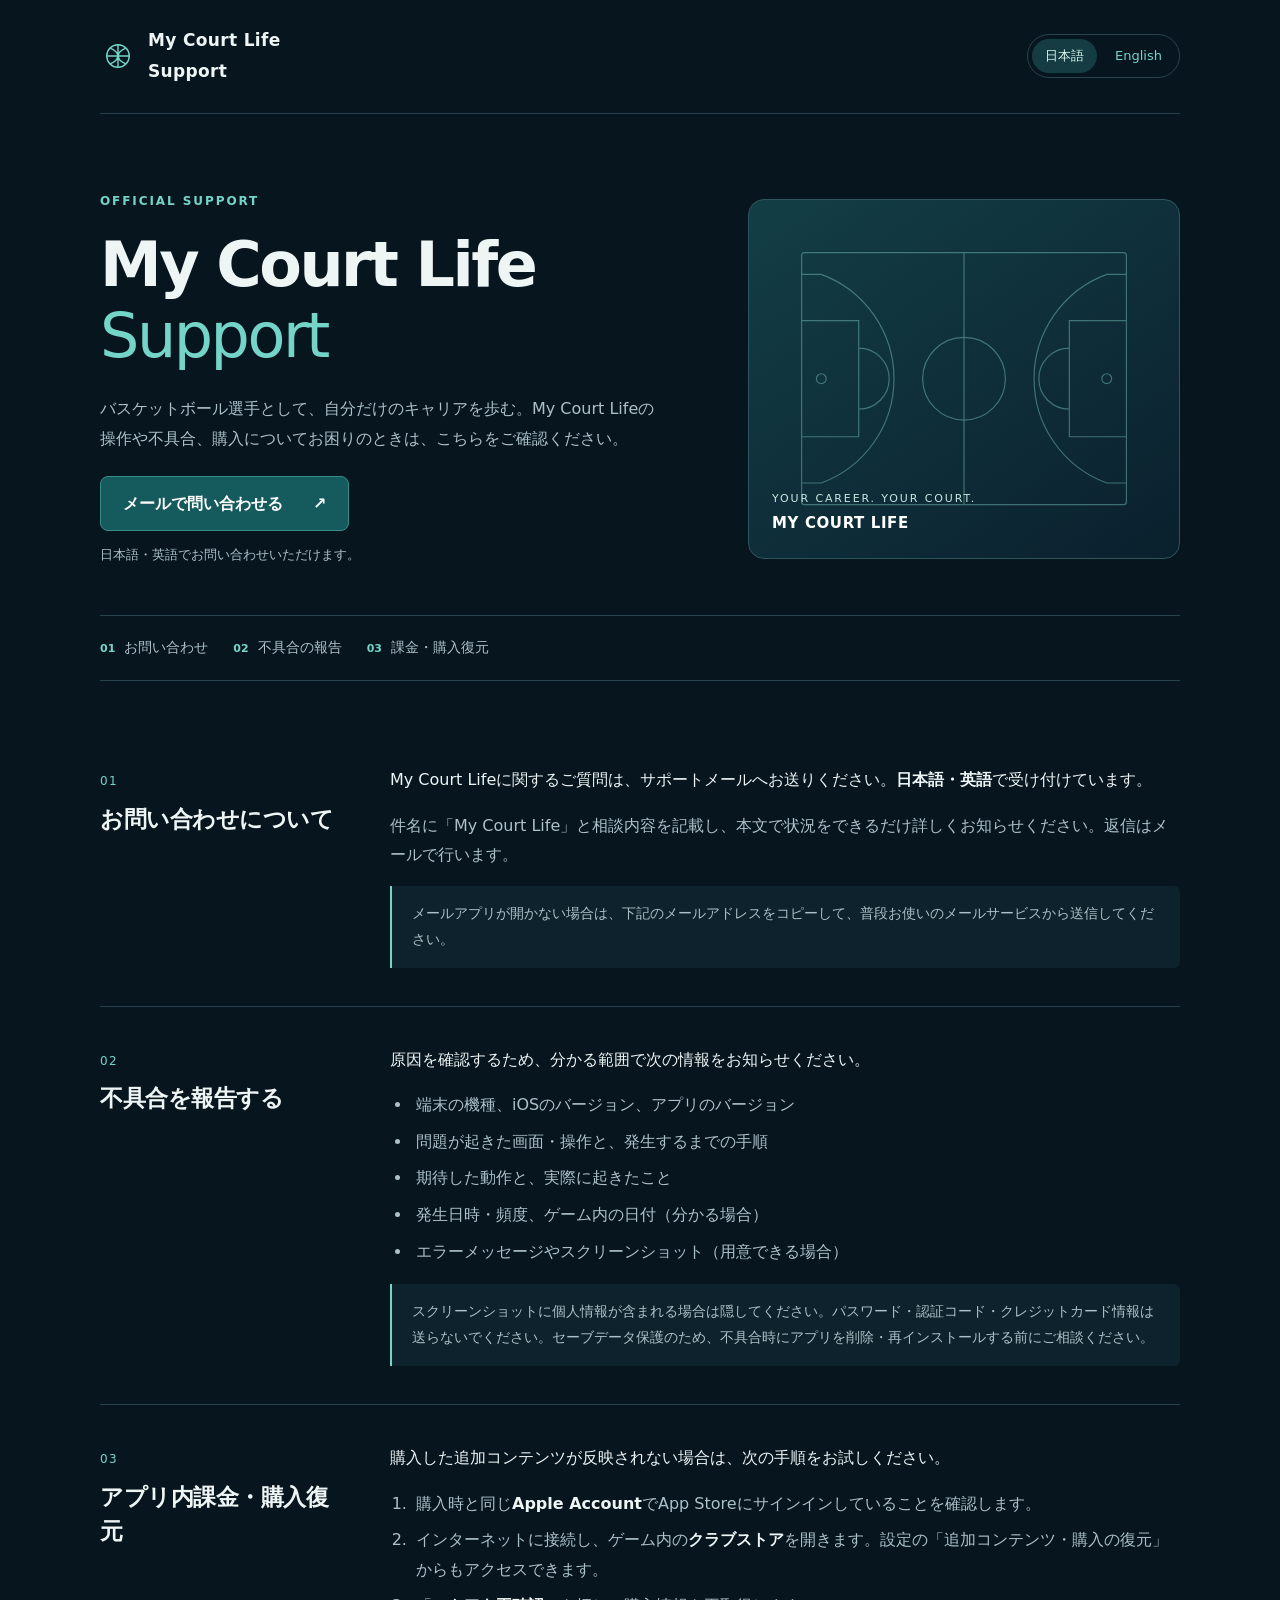
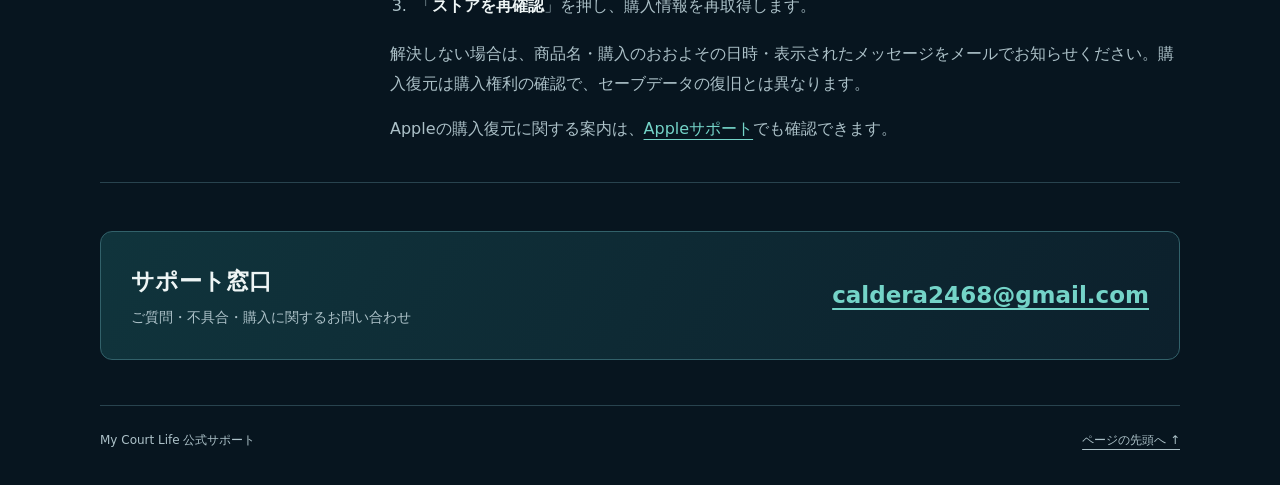
==== index.html @ d5c2948f "Publish Japanese and English support pages" ====
<!doctype html>
<html lang="ja"><head><meta charset="utf-8"><meta name="viewport" content="width=device-width, initial-scale=1"><meta name="color-scheme" content="dark"><meta name="theme-color" content="#07151f"><title>My Court Life Support | 公式サポート</title><meta name="description" content="My Court Lifeの公式サポート。日本語・英語でのお問い合わせ、不具合報告、アプリ内課金と購入復元のご案内。"><link rel="alternate" hreflang="ja" href="index.html"><link rel="alternate" hreflang="en" href="en.html"><link rel="alternate" hreflang="x-default" href="index.html"><link rel="icon" href="favicon.svg" type="image/svg+xml"><link rel="stylesheet" href="styles.css"></head>
<body id="top"><a class="skip" href="#main">本文へ移動</a><div class="wrap"><header class="header"><a class="brand" href="index.html" aria-label="My Court Life Support"><svg aria-hidden="true" focusable="false" viewBox="0 0 64 64"><g fill="none" stroke="#74d4c8" stroke-width="2.5"><circle cx="32" cy="32" r="20"/><path d="M12 32h40M32 12v40M18 18c18 7 18 21 0 28M46 18c-18 7-18 21 0 28"/></g></svg><span>My Court Life<br>Support</span></a><nav class="langs" aria-label="Language / 言語"><span aria-current="page" lang="ja">日本語</span><a href="en.html" lang="en" hreflang="en">English</a></nav></header>
<main id="main"><section class="hero" aria-labelledby="page-title"><div><p class="eyebrow">OFFICIAL SUPPORT</p><h1 id="page-title">My Court Life<span>Support</span></h1><p class="lead">バスケットボール選手として、自分だけのキャリアを歩む。My Court Lifeの操作や不具合、購入についてお困りのときは、こちらをご確認ください。</p><a class="contact-link" href="mailto:caldera2468@gmail.com?subject=My%20Court%20Life%EF%BC%9A%E3%81%8A%E5%95%8F%E3%81%84%E5%90%88%E3%82%8F%E3%81%9B&amp;body=%E3%81%8A%E5%95%8F%E3%81%84%E5%90%88%E3%82%8F%E3%81%9B%E5%86%85%E5%AE%B9%EF%BC%9A%0A%0A%E7%AB%AF%E6%9C%AB%E3%81%AE%E6%A9%9F%E7%A8%AE%EF%BC%9A%0AiOS%E3%83%90%E3%83%BC%E3%82%B8%E3%83%A7%E3%83%B3%EF%BC%9A%0A%E3%82%A2%E3%83%97%E3%83%AA%E3%81%AE%E3%83%90%E3%83%BC%E3%82%B8%E3%83%A7%E3%83%B3%EF%BC%9A%0A">メールで問い合わせる<span aria-hidden="true">↗</span></a><p class="hero-note">日本語・英語でお問い合わせいただけます。</p></div><div class="court" aria-hidden="true"><svg viewBox="0 0 380 300" fill="none" stroke="currentColor" stroke-width="1.2"><rect x="25" y="22" width="330" height="256" rx="3"/><path d="M190 22v256"/><circle cx="190" cy="150" r="42"/><path d="M25 91h58v118H25M355 91h-58v118h58M83 119a31 31 0 0 1 0 62M297 119a31 31 0 0 0 0 62M25 44h20a113 113 0 0 1 0 212H25M355 44h-20a113 113 0 0 0 0 212h20"/><circle cx="45" cy="150" r="5"/><circle cx="335" cy="150" r="5"/></svg><div class="court-caption">YOUR CAREER. YOUR COURT.<strong>MY COURT LIFE</strong></div></div></section>
<nav class="topics" aria-label="サポート項目"><a href="#contact"><b>01</b>お問い合わせ</a><a href="#bugs"><b>02</b>不具合の報告</a><a href="#purchases"><b>03</b>課金・購入復元</a></nav><section class="section" id="contact" aria-labelledby="heading-contact"><div><span class="num">01</span><h2 id="heading-contact">お問い合わせについて</h2></div><div><p>My Court Lifeに関するご質問は、サポートメールへお送りください。<strong>日本語・英語</strong>で受け付けています。</p><p class="muted">件名に「My Court Life」と相談内容を記載し、本文で状況をできるだけ詳しくお知らせください。返信はメールで行います。</p><p class="note">メールアプリが開かない場合は、下記のメールアドレスをコピーして、普段お使いのメールサービスから送信してください。</p></div></section><section class="section" id="bugs" aria-labelledby="heading-bugs"><div><span class="num">02</span><h2 id="heading-bugs">不具合を報告する</h2></div><div><p>原因を確認するため、分かる範囲で次の情報をお知らせください。</p><ul><li>端末の機種、iOSのバージョン、アプリのバージョン</li><li>問題が起きた画面・操作と、発生するまでの手順</li><li>期待した動作と、実際に起きたこと</li><li>発生日時・頻度、ゲーム内の日付（分かる場合）</li><li>エラーメッセージやスクリーンショット（用意できる場合）</li></ul><p class="note">スクリーンショットに個人情報が含まれる場合は隠してください。パスワード・認証コード・クレジットカード情報は送らないでください。セーブデータ保護のため、不具合時にアプリを削除・再インストールする前にご相談ください。</p></div></section><section class="section" id="purchases" aria-labelledby="heading-purchases"><div><span class="num">03</span><h2 id="heading-purchases">アプリ内課金・購入復元</h2></div><div><p>購入した追加コンテンツが反映されない場合は、次の手順をお試しください。</p><ol><li>購入時と同じ<strong>Apple Account</strong>でApp Storeにサインインしていることを確認します。</li><li>インターネットに接続し、ゲーム内の<strong>クラブストア</strong>を開きます。設定の「追加コンテンツ・購入の復元」からもアクセスできます。</li><li>「<strong>ストアを再確認</strong>」を押し、購入情報を再取得します。</li></ol><p class="muted">解決しない場合は、商品名・購入のおおよその日時・表示されたメッセージをメールでお知らせください。購入復元は購入権利の確認で、セーブデータの復旧とは異なります。</p><p class="muted">Appleの購入復元に関する案内は、<a href="https://support.apple.com/ja-jp/108096">Appleサポート</a>でも確認できます。</p></div></section>
<section class="email-box" aria-labelledby="support-email"><div><h2 id="support-email">サポート窓口</h2><p>ご質問・不具合・購入に関するお問い合わせ</p></div><a class="email" href="mailto:caldera2468@gmail.com?subject=My%20Court%20Life%EF%BC%9A%E3%81%8A%E5%95%8F%E3%81%84%E5%90%88%E3%82%8F%E3%81%9B&amp;body=%E3%81%8A%E5%95%8F%E3%81%84%E5%90%88%E3%82%8F%E3%81%9B%E5%86%85%E5%AE%B9%EF%BC%9A%0A%0A%E7%AB%AF%E6%9C%AB%E3%81%AE%E6%A9%9F%E7%A8%AE%EF%BC%9A%0AiOS%E3%83%90%E3%83%BC%E3%82%B8%E3%83%A7%E3%83%B3%EF%BC%9A%0A%E3%82%A2%E3%83%97%E3%83%AA%E3%81%AE%E3%83%90%E3%83%BC%E3%82%B8%E3%83%A7%E3%83%B3%EF%BC%9A%0A">caldera2468@gmail.com</a></section></main>
<footer class="footer"><span>My Court Life 公式サポート</span><a href="#top">ページの先頭へ ↑</a></footer></div></body></html>
---- styles.css ----
@charset "UTF-8";
:root{color-scheme:dark;--bg:#07151f;--panel:#0d222c;--ink:#eef5f5;--muted:#acc1c8;--teal:#74d4c8;--line:#28434e;--gold:#d7bd82}
*{box-sizing:border-box}html{scroll-behavior:smooth;scroll-padding-top:28px}body{margin:0;background:var(--bg);color:var(--ink);font:16px/1.85 system-ui,-apple-system,BlinkMacSystemFont,"Segoe UI","Noto Sans JP",sans-serif}a{color:var(--teal);text-underline-offset:5px}a:hover{color:#fff}a:focus-visible{outline:3px solid var(--gold);outline-offset:6px;border-radius:3px}.wrap{width:min(1080px,calc(100% - 64px));margin:auto}.skip{position:fixed;left:16px;top:-100px;z-index:9;background:#fff;color:#07151f;padding:10px 20px}.skip:focus{top:12px}.header{display:flex;align-items:center;justify-content:space-between;gap:24px;padding:25px 0;border-bottom:1px solid var(--line)}.brand{display:flex;align-items:center;gap:12px;color:var(--ink);text-decoration:none;font-size:17px;font-weight:650;letter-spacing:.02em}.brand svg{width:36px;height:36px;color:var(--teal);flex:none}.langs{display:flex;align-items:center;gap:5px;border:1px solid var(--line);border-radius:99px;padding:4px;font-size:13px;white-space:nowrap}.langs a,.langs span{padding:5px 13px;text-decoration:none}.langs span{background:#163c43;border-radius:99px;color:#d9f6ef}.hero{padding:76px 0 48px;display:grid;grid-template-columns:1.35fr 1fr;gap:65px;align-items:center}.eyebrow{font-size:12px;font-weight:650;letter-spacing:.16em;color:var(--teal);margin:0 0 18px}.hero h1{font-size:clamp(36px,5vw,62px);line-height:1.14;letter-spacing:-.04em;margin:0 0 23px;font-weight:650}.hero h1 span{display:block;color:var(--teal);font-weight:400}.lead{color:var(--muted);max-width:570px;margin:0 0 22px}.contact-link{display:inline-flex;align-items:center;justify-content:space-between;gap:30px;background:#155a5c;color:#fff;border:1px solid #378c88;border-radius:8px;padding:12px 22px;text-decoration:none;font-weight:650;min-height:50px}.contact-link:hover{background:#1b6b6b}.hero-note{font-size:13px;color:var(--muted);margin:12px 0 0}.court{position:relative;border:1px solid #2d555c;border-radius:16px;background:linear-gradient(145deg,#133e46,#0a202d);aspect-ratio:1.2;overflow:hidden;display:grid;place-items:center}.court svg{width:87%;height:87%;color:#80c9bf;opacity:.45}.court-caption{position:absolute;left:23px;bottom:20px;font-size:11px;letter-spacing:.17em;color:#c8e6e2}.court-caption strong{display:block;font-size:15px;letter-spacing:.04em;color:white}.topics{display:flex;flex-wrap:wrap;gap:10px 25px;border-top:1px solid var(--line);border-bottom:1px solid var(--line);padding:19px 0;margin-bottom:46px}.topics a{font-size:14px;text-decoration:none;color:var(--muted)}.topics a:hover{color:var(--teal)}.topics b{font-size:11px;color:var(--teal);margin-right:9px}.section{display:grid;grid-template-columns:235px 1fr;gap:55px;padding:38px 0;border-bottom:1px solid var(--line)}.section h2{font-size:23px;line-height:1.5;letter-spacing:-.02em;margin:7px 0 10px}.num{color:var(--teal);font-size:12px;letter-spacing:.12em}.section p{margin:0 0 16px}.section p:last-child{margin-bottom:0}.muted{color:var(--muted)}.section ul,.section ol{padding-left:22px;margin:0 0 18px;color:var(--muted)}li{padding-left:4px;margin-bottom:7px}strong{color:var(--ink);font-weight:650}.note{padding:15px 20px;border-left:2px solid var(--teal);background:var(--panel);font-size:14px;color:var(--muted);border-radius:0 6px 6px 0}.email-box{border:1px solid #32616a;background:linear-gradient(120deg,#10343c,#0c202c);border-radius:12px;padding:28px 30px;margin:48px 0 45px;display:flex;align-items:center;justify-content:space-between;gap:24px}.email-box h2{font-size:23px;margin:0 0 3px}.email-box p{color:var(--muted);margin:0;font-size:14px}.email{font-size:clamp(16px,2.2vw,23px);font-weight:550;overflow-wrap:anywhere}.footer{border-top:1px solid var(--line);padding:23px 0 34px;color:var(--muted);font-size:12px;display:flex;justify-content:space-between;gap:18px}.footer a{color:var(--muted)}
@media(max-width:760px){.wrap{width:calc(100% - 40px)}.header{gap:16px;padding:19px 0;align-items:flex-start}.brand{font-size:14px;line-height:1.5;gap:8px;max-width:180px}.brand svg{width:29px;height:29px}.langs a,.langs span{padding:5px 9px}.hero{padding:48px 0 33px;grid-template-columns:1fr;gap:30px}.hero h1{font-size:43px}.court{display:none}.topics{margin-bottom:5px;gap:10px 19px;padding:17px 0}.section{grid-template-columns:1fr;gap:15px;padding:30px 0}.section h2{font-size:22px;margin:3px 0 0}.section ul,.section ol{padding-left:20px}.email-box{padding:24px 21px;margin:32px 0;display:block}.email-box h2{font-size:21px}.email-box>div{margin-bottom:14px}.footer{flex-direction:column;gap:8px}body{font-size:15px;line-height:1.9}.contact-link{width:100%;max-width:360px}.lead{margin-bottom:23px}}
@media(prefers-reduced-motion:reduce){html{scroll-behavior:auto}}@media print{body{background:white;color:#111}.court,.topics,.langs,.skip{display:none}a,.lead,.muted,li,.note,.email-box p,.footer{color:#222}.wrap{width:100%}.hero{display:block;padding:20px 0}.hero h1 span,.eyebrow,.num{color:#155a5c}.section{gap:20px}.email-box,.note{background:white}.contact-link{color:#111;background:white}strong{color:#111}}
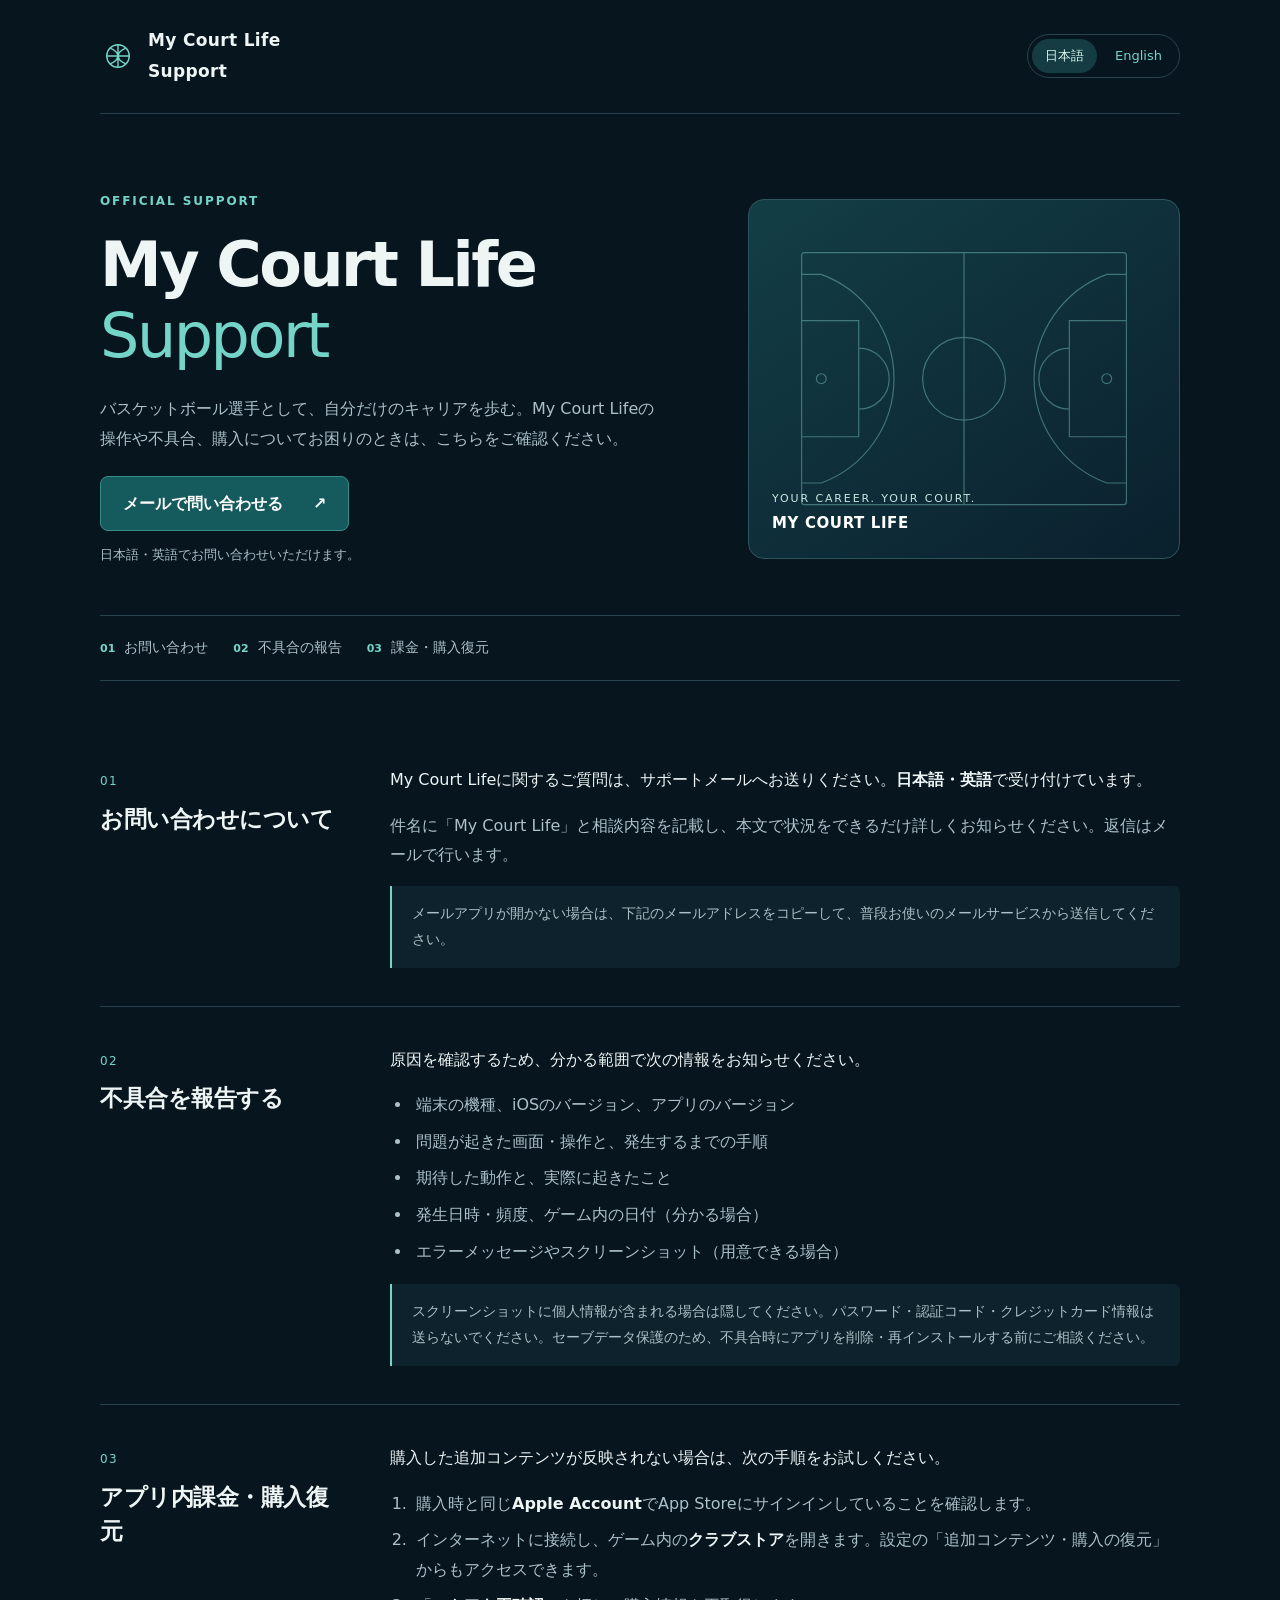
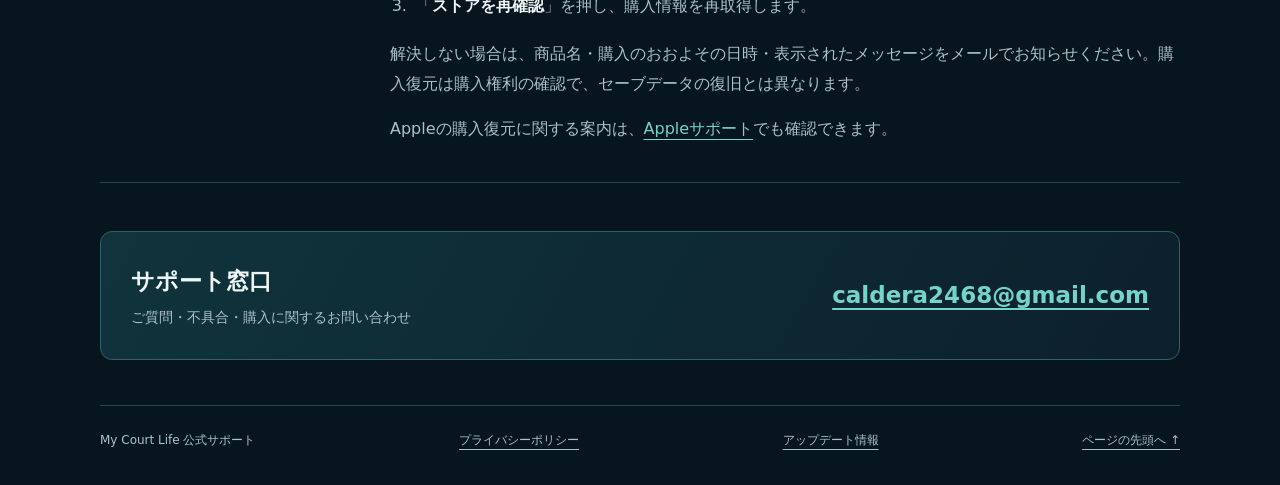
==== commit 946f2a49: "Publish bilingual privacy policy and updates hub Add Japanese and English privacy policies and a fou" ====
--- a/index.html
+++ b/index.html
@@ -1,7 +1,7 @@
-<!doctype html>
-<html lang="ja"><head><meta charset="utf-8"><meta name="viewport" content="width=device-width, initial-scale=1"><meta name="color-scheme" content="dark"><meta name="theme-color" content="#07151f"><title>My Court Life Support | 公式サポート</title><meta name="description" content="My Court Lifeの公式サポート。日本語・英語でのお問い合わせ、不具合報告、アプリ内課金と購入復元のご案内。"><link rel="alternate" hreflang="ja" href="index.html"><link rel="alternate" hreflang="en" href="en.html"><link rel="alternate" hreflang="x-default" href="index.html"><link rel="icon" href="favicon.svg" type="image/svg+xml"><link rel="stylesheet" href="styles.css"></head>
-<body id="top"><a class="skip" href="#main">本文へ移動</a><div class="wrap"><header class="header"><a class="brand" href="index.html" aria-label="My Court Life Support"><svg aria-hidden="true" focusable="false" viewBox="0 0 64 64"><g fill="none" stroke="#74d4c8" stroke-width="2.5"><circle cx="32" cy="32" r="20"/><path d="M12 32h40M32 12v40M18 18c18 7 18 21 0 28M46 18c-18 7-18 21 0 28"/></g></svg><span>My Court Life<br>Support</span></a><nav class="langs" aria-label="Language / 言語"><span aria-current="page" lang="ja">日本語</span><a href="en.html" lang="en" hreflang="en">English</a></nav></header>
-<main id="main"><section class="hero" aria-labelledby="page-title"><div><p class="eyebrow">OFFICIAL SUPPORT</p><h1 id="page-title">My Court Life<span>Support</span></h1><p class="lead">バスケットボール選手として、自分だけのキャリアを歩む。My Court Lifeの操作や不具合、購入についてお困りのときは、こちらをご確認ください。</p><a class="contact-link" href="mailto:caldera2468@gmail.com?subject=My%20Court%20Life%EF%BC%9A%E3%81%8A%E5%95%8F%E3%81%84%E5%90%88%E3%82%8F%E3%81%9B&amp;body=%E3%81%8A%E5%95%8F%E3%81%84%E5%90%88%E3%82%8F%E3%81%9B%E5%86%85%E5%AE%B9%EF%BC%9A%0A%0A%E7%AB%AF%E6%9C%AB%E3%81%AE%E6%A9%9F%E7%A8%AE%EF%BC%9A%0AiOS%E3%83%90%E3%83%BC%E3%82%B8%E3%83%A7%E3%83%B3%EF%BC%9A%0A%E3%82%A2%E3%83%97%E3%83%AA%E3%81%AE%E3%83%90%E3%83%BC%E3%82%B8%E3%83%A7%E3%83%B3%EF%BC%9A%0A">メールで問い合わせる<span aria-hidden="true">↗</span></a><p class="hero-note">日本語・英語でお問い合わせいただけます。</p></div><div class="court" aria-hidden="true"><svg viewBox="0 0 380 300" fill="none" stroke="currentColor" stroke-width="1.2"><rect x="25" y="22" width="330" height="256" rx="3"/><path d="M190 22v256"/><circle cx="190" cy="150" r="42"/><path d="M25 91h58v118H25M355 91h-58v118h58M83 119a31 31 0 0 1 0 62M297 119a31 31 0 0 0 0 62M25 44h20a113 113 0 0 1 0 212H25M355 44h-20a113 113 0 0 0 0 212h20"/><circle cx="45" cy="150" r="5"/><circle cx="335" cy="150" r="5"/></svg><div class="court-caption">YOUR CAREER. YOUR COURT.<strong>MY COURT LIFE</strong></div></div></section>
-<nav class="topics" aria-label="サポート項目"><a href="#contact"><b>01</b>お問い合わせ</a><a href="#bugs"><b>02</b>不具合の報告</a><a href="#purchases"><b>03</b>課金・購入復元</a></nav><section class="section" id="contact" aria-labelledby="heading-contact"><div><span class="num">01</span><h2 id="heading-contact">お問い合わせについて</h2></div><div><p>My Court Lifeに関するご質問は、サポートメールへお送りください。<strong>日本語・英語</strong>で受け付けています。</p><p class="muted">件名に「My Court Life」と相談内容を記載し、本文で状況をできるだけ詳しくお知らせください。返信はメールで行います。</p><p class="note">メールアプリが開かない場合は、下記のメールアドレスをコピーして、普段お使いのメールサービスから送信してください。</p></div></section><section class="section" id="bugs" aria-labelledby="heading-bugs"><div><span class="num">02</span><h2 id="heading-bugs">不具合を報告する</h2></div><div><p>原因を確認するため、分かる範囲で次の情報をお知らせください。</p><ul><li>端末の機種、iOSのバージョン、アプリのバージョン</li><li>問題が起きた画面・操作と、発生するまでの手順</li><li>期待した動作と、実際に起きたこと</li><li>発生日時・頻度、ゲーム内の日付（分かる場合）</li><li>エラーメッセージやスクリーンショット（用意できる場合）</li></ul><p class="note">スクリーンショットに個人情報が含まれる場合は隠してください。パスワード・認証コード・クレジットカード情報は送らないでください。セーブデータ保護のため、不具合時にアプリを削除・再インストールする前にご相談ください。</p></div></section><section class="section" id="purchases" aria-labelledby="heading-purchases"><div><span class="num">03</span><h2 id="heading-purchases">アプリ内課金・購入復元</h2></div><div><p>購入した追加コンテンツが反映されない場合は、次の手順をお試しください。</p><ol><li>購入時と同じ<strong>Apple Account</strong>でApp Storeにサインインしていることを確認します。</li><li>インターネットに接続し、ゲーム内の<strong>クラブストア</strong>を開きます。設定の「追加コンテンツ・購入の復元」からもアクセスできます。</li><li>「<strong>ストアを再確認</strong>」を押し、購入情報を再取得します。</li></ol><p class="muted">解決しない場合は、商品名・購入のおおよその日時・表示されたメッセージをメールでお知らせください。購入復元は購入権利の確認で、セーブデータの復旧とは異なります。</p><p class="muted">Appleの購入復元に関する案内は、<a href="https://support.apple.com/ja-jp/108096">Appleサポート</a>でも確認できます。</p></div></section>
-<section class="email-box" aria-labelledby="support-email"><div><h2 id="support-email">サポート窓口</h2><p>ご質問・不具合・購入に関するお問い合わせ</p></div><a class="email" href="mailto:caldera2468@gmail.com?subject=My%20Court%20Life%EF%BC%9A%E3%81%8A%E5%95%8F%E3%81%84%E5%90%88%E3%82%8F%E3%81%9B&amp;body=%E3%81%8A%E5%95%8F%E3%81%84%E5%90%88%E3%82%8F%E3%81%9B%E5%86%85%E5%AE%B9%EF%BC%9A%0A%0A%E7%AB%AF%E6%9C%AB%E3%81%AE%E6%A9%9F%E7%A8%AE%EF%BC%9A%0AiOS%E3%83%90%E3%83%BC%E3%82%B8%E3%83%A7%E3%83%B3%EF%BC%9A%0A%E3%82%A2%E3%83%97%E3%83%AA%E3%81%AE%E3%83%90%E3%83%BC%E3%82%B8%E3%83%A7%E3%83%B3%EF%BC%9A%0A">caldera2468@gmail.com</a></section></main>
-<footer class="footer"><span>My Court Life 公式サポート</span><a href="#top">ページの先頭へ ↑</a></footer></div></body></html>
+<!doctype html>
+<html lang="ja"><head><meta charset="utf-8"><meta name="viewport" content="width=device-width, initial-scale=1"><meta name="color-scheme" content="dark"><meta name="theme-color" content="#07151f"><title>My Court Life Support | 公式サポート</title><meta name="description" content="My Court Lifeの公式サポート。日本語・英語でのお問い合わせ、不具合報告、アプリ内課金と購入復元のご案内。"><link rel="alternate" hreflang="ja" href="index.html"><link rel="alternate" hreflang="en" href="en.html"><link rel="alternate" hreflang="x-default" href="index.html"><link rel="icon" href="favicon.svg" type="image/svg+xml"><link rel="stylesheet" href="styles.css"></head>
+<body id="top"><a class="skip" href="#main">本文へ移動</a><div class="wrap"><header class="header"><a class="brand" href="index.html" aria-label="My Court Life Support"><svg aria-hidden="true" focusable="false" viewBox="0 0 64 64"><g fill="none" stroke="#74d4c8" stroke-width="2.5"><circle cx="32" cy="32" r="20"/><path d="M12 32h40M32 12v40M18 18c18 7 18 21 0 28M46 18c-18 7-18 21 0 28"/></g></svg><span>My Court Life<br>Support</span></a><nav class="langs" aria-label="Language / 言語"><span aria-current="page" lang="ja">日本語</span><a href="en.html" lang="en" hreflang="en">English</a></nav></header>
+<main id="main"><section class="hero" aria-labelledby="page-title"><div><p class="eyebrow">OFFICIAL SUPPORT</p><h1 id="page-title">My Court Life<span>Support</span></h1><p class="lead">バスケットボール選手として、自分だけのキャリアを歩む。My Court Lifeの操作や不具合、購入についてお困りのときは、こちらをご確認ください。</p><a class="contact-link" href="mailto:caldera2468@gmail.com?subject=My%20Court%20Life%EF%BC%9A%E3%81%8A%E5%95%8F%E3%81%84%E5%90%88%E3%82%8F%E3%81%9B&amp;body=%E3%81%8A%E5%95%8F%E3%81%84%E5%90%88%E3%82%8F%E3%81%9B%E5%86%85%E5%AE%B9%EF%BC%9A%0A%0A%E7%AB%AF%E6%9C%AB%E3%81%AE%E6%A9%9F%E7%A8%AE%EF%BC%9A%0AiOS%E3%83%90%E3%83%BC%E3%82%B8%E3%83%A7%E3%83%B3%EF%BC%9A%0A%E3%82%A2%E3%83%97%E3%83%AA%E3%81%AE%E3%83%90%E3%83%BC%E3%82%B8%E3%83%A7%E3%83%B3%EF%BC%9A%0A">メールで問い合わせる<span aria-hidden="true">↗</span></a><p class="hero-note">日本語・英語でお問い合わせいただけます。</p></div><div class="court" aria-hidden="true"><svg viewBox="0 0 380 300" fill="none" stroke="currentColor" stroke-width="1.2"><rect x="25" y="22" width="330" height="256" rx="3"/><path d="M190 22v256"/><circle cx="190" cy="150" r="42"/><path d="M25 91h58v118H25M355 91h-58v118h58M83 119a31 31 0 0 1 0 62M297 119a31 31 0 0 0 0 62M25 44h20a113 113 0 0 1 0 212H25M355 44h-20a113 113 0 0 0 0 212h20"/><circle cx="45" cy="150" r="5"/><circle cx="335" cy="150" r="5"/></svg><div class="court-caption">YOUR CAREER. YOUR COURT.<strong>MY COURT LIFE</strong></div></div></section>
+<nav class="topics" aria-label="サポート項目"><a href="#contact"><b>01</b>お問い合わせ</a><a href="#bugs"><b>02</b>不具合の報告</a><a href="#purchases"><b>03</b>課金・購入復元</a></nav><section class="section" id="contact" aria-labelledby="heading-contact"><div><span class="num">01</span><h2 id="heading-contact">お問い合わせについて</h2></div><div><p>My Court Lifeに関するご質問は、サポートメールへお送りください。<strong>日本語・英語</strong>で受け付けています。</p><p class="muted">件名に「My Court Life」と相談内容を記載し、本文で状況をできるだけ詳しくお知らせください。返信はメールで行います。</p><p class="note">メールアプリが開かない場合は、下記のメールアドレスをコピーして、普段お使いのメールサービスから送信してください。</p></div></section><section class="section" id="bugs" aria-labelledby="heading-bugs"><div><span class="num">02</span><h2 id="heading-bugs">不具合を報告する</h2></div><div><p>原因を確認するため、分かる範囲で次の情報をお知らせください。</p><ul><li>端末の機種、iOSのバージョン、アプリのバージョン</li><li>問題が起きた画面・操作と、発生するまでの手順</li><li>期待した動作と、実際に起きたこと</li><li>発生日時・頻度、ゲーム内の日付（分かる場合）</li><li>エラーメッセージやスクリーンショット（用意できる場合）</li></ul><p class="note">スクリーンショットに個人情報が含まれる場合は隠してください。パスワード・認証コード・クレジットカード情報は送らないでください。セーブデータ保護のため、不具合時にアプリを削除・再インストールする前にご相談ください。</p></div></section><section class="section" id="purchases" aria-labelledby="heading-purchases"><div><span class="num">03</span><h2 id="heading-purchases">アプリ内課金・購入復元</h2></div><div><p>購入した追加コンテンツが反映されない場合は、次の手順をお試しください。</p><ol><li>購入時と同じ<strong>Apple Account</strong>でApp Storeにサインインしていることを確認します。</li><li>インターネットに接続し、ゲーム内の<strong>クラブストア</strong>を開きます。設定の「追加コンテンツ・購入の復元」からもアクセスできます。</li><li>「<strong>ストアを再確認</strong>」を押し、購入情報を再取得します。</li></ol><p class="muted">解決しない場合は、商品名・購入のおおよその日時・表示されたメッセージをメールでお知らせください。購入復元は購入権利の確認で、セーブデータの復旧とは異なります。</p><p class="muted">Appleの購入復元に関する案内は、<a href="https://support.apple.com/ja-jp/108096">Appleサポート</a>でも確認できます。</p></div></section>
+<section class="email-box" aria-labelledby="support-email"><div><h2 id="support-email">サポート窓口</h2><p>ご質問・不具合・購入に関するお問い合わせ</p></div><a class="email" href="mailto:caldera2468@gmail.com?subject=My%20Court%20Life%EF%BC%9A%E3%81%8A%E5%95%8F%E3%81%84%E5%90%88%E3%82%8F%E3%81%9B&amp;body=%E3%81%8A%E5%95%8F%E3%81%84%E5%90%88%E3%82%8F%E3%81%9B%E5%86%85%E5%AE%B9%EF%BC%9A%0A%0A%E7%AB%AF%E6%9C%AB%E3%81%AE%E6%A9%9F%E7%A8%AE%EF%BC%9A%0AiOS%E3%83%90%E3%83%BC%E3%82%B8%E3%83%A7%E3%83%B3%EF%BC%9A%0A%E3%82%A2%E3%83%97%E3%83%AA%E3%81%AE%E3%83%90%E3%83%BC%E3%82%B8%E3%83%A7%E3%83%B3%EF%BC%9A%0A">caldera2468@gmail.com</a></section></main>
+<footer class="footer"><span>My Court Life 公式サポート</span><a href="privacy.html">プライバシーポリシー</a><a href="updates.html">アップデート情報</a><a href="#top">ページの先頭へ ↑</a></footer></div></body></html>
--- a/styles.css
+++ b/styles.css
@@ -1,5 +1,26 @@
-@charset "UTF-8";
-:root{color-scheme:dark;--bg:#07151f;--panel:#0d222c;--ink:#eef5f5;--muted:#acc1c8;--teal:#74d4c8;--line:#28434e;--gold:#d7bd82}
-*{box-sizing:border-box}html{scroll-behavior:smooth;scroll-padding-top:28px}body{margin:0;background:var(--bg);color:var(--ink);font:16px/1.85 system-ui,-apple-system,BlinkMacSystemFont,"Segoe UI","Noto Sans JP",sans-serif}a{color:var(--teal);text-underline-offset:5px}a:hover{color:#fff}a:focus-visible{outline:3px solid var(--gold);outline-offset:6px;border-radius:3px}.wrap{width:min(1080px,calc(100% - 64px));margin:auto}.skip{position:fixed;left:16px;top:-100px;z-index:9;background:#fff;color:#07151f;padding:10px 20px}.skip:focus{top:12px}.header{display:flex;align-items:center;justify-content:space-between;gap:24px;padding:25px 0;border-bottom:1px solid var(--line)}.brand{display:flex;align-items:center;gap:12px;color:var(--ink);text-decoration:none;font-size:17px;font-weight:650;letter-spacing:.02em}.brand svg{width:36px;height:36px;color:var(--teal);flex:none}.langs{display:flex;align-items:center;gap:5px;border:1px solid var(--line);border-radius:99px;padding:4px;font-size:13px;white-space:nowrap}.langs a,.langs span{padding:5px 13px;text-decoration:none}.langs span{background:#163c43;border-radius:99px;color:#d9f6ef}.hero{padding:76px 0 48px;display:grid;grid-template-columns:1.35fr 1fr;gap:65px;align-items:center}.eyebrow{font-size:12px;font-weight:650;letter-spacing:.16em;color:var(--teal);margin:0 0 18px}.hero h1{font-size:clamp(36px,5vw,62px);line-height:1.14;letter-spacing:-.04em;margin:0 0 23px;font-weight:650}.hero h1 span{display:block;color:var(--teal);font-weight:400}.lead{color:var(--muted);max-width:570px;margin:0 0 22px}.contact-link{display:inline-flex;align-items:center;justify-content:space-between;gap:30px;background:#155a5c;color:#fff;border:1px solid #378c88;border-radius:8px;padding:12px 22px;text-decoration:none;font-weight:650;min-height:50px}.contact-link:hover{background:#1b6b6b}.hero-note{font-size:13px;color:var(--muted);margin:12px 0 0}.court{position:relative;border:1px solid #2d555c;border-radius:16px;background:linear-gradient(145deg,#133e46,#0a202d);aspect-ratio:1.2;overflow:hidden;display:grid;place-items:center}.court svg{width:87%;height:87%;color:#80c9bf;opacity:.45}.court-caption{position:absolute;left:23px;bottom:20px;font-size:11px;letter-spacing:.17em;color:#c8e6e2}.court-caption strong{display:block;font-size:15px;letter-spacing:.04em;color:white}.topics{display:flex;flex-wrap:wrap;gap:10px 25px;border-top:1px solid var(--line);border-bottom:1px solid var(--line);padding:19px 0;margin-bottom:46px}.topics a{font-size:14px;text-decoration:none;color:var(--muted)}.topics a:hover{color:var(--teal)}.topics b{font-size:11px;color:var(--teal);margin-right:9px}.section{display:grid;grid-template-columns:235px 1fr;gap:55px;padding:38px 0;border-bottom:1px solid var(--line)}.section h2{font-size:23px;line-height:1.5;letter-spacing:-.02em;margin:7px 0 10px}.num{color:var(--teal);font-size:12px;letter-spacing:.12em}.section p{margin:0 0 16px}.section p:last-child{margin-bottom:0}.muted{color:var(--muted)}.section ul,.section ol{padding-left:22px;margin:0 0 18px;color:var(--muted)}li{padding-left:4px;margin-bottom:7px}strong{color:var(--ink);font-weight:650}.note{padding:15px 20px;border-left:2px solid var(--teal);background:var(--panel);font-size:14px;color:var(--muted);border-radius:0 6px 6px 0}.email-box{border:1px solid #32616a;background:linear-gradient(120deg,#10343c,#0c202c);border-radius:12px;padding:28px 30px;margin:48px 0 45px;display:flex;align-items:center;justify-content:space-between;gap:24px}.email-box h2{font-size:23px;margin:0 0 3px}.email-box p{color:var(--muted);margin:0;font-size:14px}.email{font-size:clamp(16px,2.2vw,23px);font-weight:550;overflow-wrap:anywhere}.footer{border-top:1px solid var(--line);padding:23px 0 34px;color:var(--muted);font-size:12px;display:flex;justify-content:space-between;gap:18px}.footer a{color:var(--muted)}
-@media(max-width:760px){.wrap{width:calc(100% - 40px)}.header{gap:16px;padding:19px 0;align-items:flex-start}.brand{font-size:14px;line-height:1.5;gap:8px;max-width:180px}.brand svg{width:29px;height:29px}.langs a,.langs span{padding:5px 9px}.hero{padding:48px 0 33px;grid-template-columns:1fr;gap:30px}.hero h1{font-size:43px}.court{display:none}.topics{margin-bottom:5px;gap:10px 19px;padding:17px 0}.section{grid-template-columns:1fr;gap:15px;padding:30px 0}.section h2{font-size:22px;margin:3px 0 0}.section ul,.section ol{padding-left:20px}.email-box{padding:24px 21px;margin:32px 0;display:block}.email-box h2{font-size:21px}.email-box>div{margin-bottom:14px}.footer{flex-direction:column;gap:8px}body{font-size:15px;line-height:1.9}.contact-link{width:100%;max-width:360px}.lead{margin-bottom:23px}}
-@media(prefers-reduced-motion:reduce){html{scroll-behavior:auto}}@media print{body{background:white;color:#111}.court,.topics,.langs,.skip{display:none}a,.lead,.muted,li,.note,.email-box p,.footer{color:#222}.wrap{width:100%}.hero{display:block;padding:20px 0}.hero h1 span,.eyebrow,.num{color:#155a5c}.section{gap:20px}.email-box,.note{background:white}.contact-link{color:#111;background:white}strong{color:#111}}
+@charset "UTF-8";
+:root{color-scheme:dark;--bg:#07151f;--panel:#0d222c;--ink:#eef5f5;--muted:#acc1c8;--teal:#74d4c8;--line:#28434e;--gold:#d7bd82}
+*{box-sizing:border-box}html{scroll-behavior:smooth;scroll-padding-top:28px}body{margin:0;background:var(--bg);color:var(--ink);font:16px/1.85 system-ui,-apple-system,BlinkMacSystemFont,"Segoe UI","Noto Sans JP",sans-serif}a{color:var(--teal);text-underline-offset:5px}a:hover{color:#fff}a:focus-visible{outline:3px solid var(--gold);outline-offset:6px;border-radius:3px}.wrap{width:min(1080px,calc(100% - 64px));margin:auto}.skip{position:fixed;left:16px;top:-100px;z-index:9;background:#fff;color:#07151f;padding:10px 20px}.skip:focus{top:12px}.header{display:flex;align-items:center;justify-content:space-between;gap:24px;padding:25px 0;border-bottom:1px solid var(--line)}.brand{display:flex;align-items:center;gap:12px;color:var(--ink);text-decoration:none;font-size:17px;font-weight:650;letter-spacing:.02em}.brand svg{width:36px;height:36px;color:var(--teal);flex:none}.langs{display:flex;align-items:center;gap:5px;border:1px solid var(--line);border-radius:99px;padding:4px;font-size:13px;white-space:nowrap}.langs a,.langs span{padding:5px 13px;text-decoration:none}.langs span{background:#163c43;border-radius:99px;color:#d9f6ef}.hero{padding:76px 0 48px;display:grid;grid-template-columns:1.35fr 1fr;gap:65px;align-items:center}.eyebrow{font-size:12px;font-weight:650;letter-spacing:.16em;color:var(--teal);margin:0 0 18px}.hero h1{font-size:clamp(36px,5vw,62px);line-height:1.14;letter-spacing:-.04em;margin:0 0 23px;font-weight:650}.hero h1 span{display:block;color:var(--teal);font-weight:400}.lead{color:var(--muted);max-width:570px;margin:0 0 22px}.contact-link{display:inline-flex;align-items:center;justify-content:space-between;gap:30px;background:#155a5c;color:#fff;border:1px solid #378c88;border-radius:8px;padding:12px 22px;text-decoration:none;font-weight:650;min-height:50px}.contact-link:hover{background:#1b6b6b}.hero-note{font-size:13px;color:var(--muted);margin:12px 0 0}.court{position:relative;border:1px solid #2d555c;border-radius:16px;background:linear-gradient(145deg,#133e46,#0a202d);aspect-ratio:1.2;overflow:hidden;display:grid;place-items:center}.court svg{width:87%;height:87%;color:#80c9bf;opacity:.45}.court-caption{position:absolute;left:23px;bottom:20px;font-size:11px;letter-spacing:.17em;color:#c8e6e2}.court-caption strong{display:block;font-size:15px;letter-spacing:.04em;color:white}.topics{display:flex;flex-wrap:wrap;gap:10px 25px;border-top:1px solid var(--line);border-bottom:1px solid var(--line);padding:19px 0;margin-bottom:46px}.topics a{font-size:14px;text-decoration:none;color:var(--muted)}.topics a:hover{color:var(--teal)}.topics b{font-size:11px;color:var(--teal);margin-right:9px}.section{display:grid;grid-template-columns:235px 1fr;gap:55px;padding:38px 0;border-bottom:1px solid var(--line)}.section h2{font-size:23px;line-height:1.5;letter-spacing:-.02em;margin:7px 0 10px}.num{color:var(--teal);font-size:12px;letter-spacing:.12em}.section p{margin:0 0 16px}.section p:last-child{margin-bottom:0}.muted{color:var(--muted)}.section ul,.section ol{padding-left:22px;margin:0 0 18px;color:var(--muted)}li{padding-left:4px;margin-bottom:7px}strong{color:var(--ink);font-weight:650}.note{padding:15px 20px;border-left:2px solid var(--teal);background:var(--panel);font-size:14px;color:var(--muted);border-radius:0 6px 6px 0}.email-box{border:1px solid #32616a;background:linear-gradient(120deg,#10343c,#0c202c);border-radius:12px;padding:28px 30px;margin:48px 0 45px;display:flex;align-items:center;justify-content:space-between;gap:24px}.email-box h2{font-size:23px;margin:0 0 3px}.email-box p{color:var(--muted);margin:0;font-size:14px}.email{font-size:clamp(16px,2.2vw,23px);font-weight:550;overflow-wrap:anywhere}.footer{border-top:1px solid var(--line);padding:23px 0 34px;color:var(--muted);font-size:12px;display:flex;justify-content:space-between;gap:18px}.footer a{color:var(--muted)}
+@media(max-width:760px){.wrap{width:calc(100% - 40px)}.header{gap:16px;padding:19px 0;align-items:flex-start}.brand{font-size:14px;line-height:1.5;gap:8px;max-width:180px}.brand svg{width:29px;height:29px}.langs a,.langs span{padding:5px 9px}.hero{padding:48px 0 33px;grid-template-columns:1fr;gap:30px}.hero h1{font-size:43px}.court{display:none}.topics{margin-bottom:5px;gap:10px 19px;padding:17px 0}.section{grid-template-columns:1fr;gap:15px;padding:30px 0}.section h2{font-size:22px;margin:3px 0 0}.section ul,.section ol{padding-left:20px}.email-box{padding:24px 21px;margin:32px 0;display:block}.email-box h2{font-size:21px}.email-box>div{margin-bottom:14px}.footer{flex-direction:column;gap:8px}body{font-size:15px;line-height:1.9}.contact-link{width:100%;max-width:360px}.lead{margin-bottom:23px}}
+@media(prefers-reduced-motion:reduce){html{scroll-behavior:auto}}@media print{body{background:white;color:#111}.court,.topics,.langs,.skip{display:none}a,.lead,.muted,li,.note,.email-box p,.footer{color:#222}.wrap{width:100%}.hero{display:block;padding:20px 0}.hero h1 span,.eyebrow,.num{color:#155a5c}.section{gap:20px}.email-box,.note{background:white}.contact-link{color:#111;background:white}strong{color:#111}}
+
+/* Privacy policy */
+.policy{max-width:850px;margin:0 auto;padding-bottom:40px;overflow-wrap:anywhere}
+.policy-heading{padding:48px 0 24px}.policy-heading>.eyebrow{margin-top:30px}
+.policy h1{font-size:clamp(28px,4vw,44px);line-height:1.35;letter-spacing:-.03em;margin:0 0 20px}
+.policy-toc{display:grid;grid-template-columns:1fr 1fr;gap:8px 26px;padding:24px;background:var(--panel);border:1px solid var(--line);border-radius:12px;margin-bottom:20px}
+.policy-toc a{font-size:14px;text-decoration:none;line-height:1.7;padding:5px 0}
+.policy-section{padding:28px 0;border-bottom:1px solid var(--line)}
+.policy-section h2{font-size:23px;line-height:1.5;color:var(--teal);margin:0 0 18px}
+.policy-section p{margin:0 0 18px;color:var(--muted)}.policy-section p:last-child{margin-bottom:0}
+@media(max-width:760px){.policy-heading{padding-top:30px}.policy-toc{grid-template-columns:1fr;padding:18px}.policy-section{padding:25px 0}.policy-section h2{font-size:21px}}
+@media print{.policy-toc{display:none}.policy{max-width:none}.policy-section p{color:#111}.policy-section h2{color:#155a5c}}
+.policy h1 span{display:block;font-size:.8em;color:var(--teal);margin-top:10px}
+
+/* Updates hub */
+.updates-heading{padding:45px 0 24px;max-width:810px}.updates-heading .eyebrow{margin-top:32px}.updates h1{font-size:clamp(30px,4.5vw,50px);line-height:1.3;letter-spacing:-.03em;margin:0 0 20px}.updates-heading .lead{max-width:760px}
+.updates-nav{display:grid;grid-template-columns:repeat(4,1fr);gap:7px;position:sticky;top:0;z-index:2;padding:12px 0;background:var(--bg);border-bottom:1px solid var(--line)}
+.updates-nav a{display:flex;align-items:center;justify-content:center;min-height:50px;border:1px solid var(--line);border-radius:7px;padding:10px;color:var(--ink);font-size:14px;text-decoration:none;text-align:center;line-height:1.5}.updates-nav a:hover,.updates-nav a:focus-visible{background:var(--panel);border-color:var(--teal)}
+.update-section{padding:46px 0;border-bottom:1px solid var(--line);scroll-margin-top:110px}.update-section h2{font-size:29px;line-height:1.4;margin:0 0 14px}.update-section .eyebrow{margin-bottom:9px}.update-summary{color:var(--muted);margin:0 0 24px}.update-grid{display:grid;grid-template-columns:1fr 1fr;gap:16px}.update-card{border:1px solid var(--line);background:var(--panel);padding:24px;border-radius:12px}.update-card h3{font-size:20px;line-height:1.55;margin:14px 0 12px}.update-card p{color:var(--muted);margin:0}.update-badge{display:inline-block;color:var(--teal);border:1px solid #376367;border-radius:5px;padding:4px 9px;font-size:12px;line-height:1.6}.updates-contact{padding:38px 0}.updates-contact h2{font-size:24px;margin-bottom:12px}.updates-contact p{color:var(--muted)}.footer{flex-wrap:wrap}
+@media(max-width:760px){.updates-heading{padding-top:30px}.updates-nav{grid-template-columns:1fr 1fr}.updates-nav a{min-height:48px}.update-section{padding:32px 0;scroll-margin-top:145px}.update-section h2{font-size:25px}.update-grid{grid-template-columns:1fr}.update-card{padding:21px}.update-card h3{font-size:19px}}
+@media print{.updates-nav{display:none}.update-grid{grid-template-columns:1fr}.update-card{background:white;break-inside:avoid}.update-card p,.update-summary,.updates-contact p{color:#222}}
